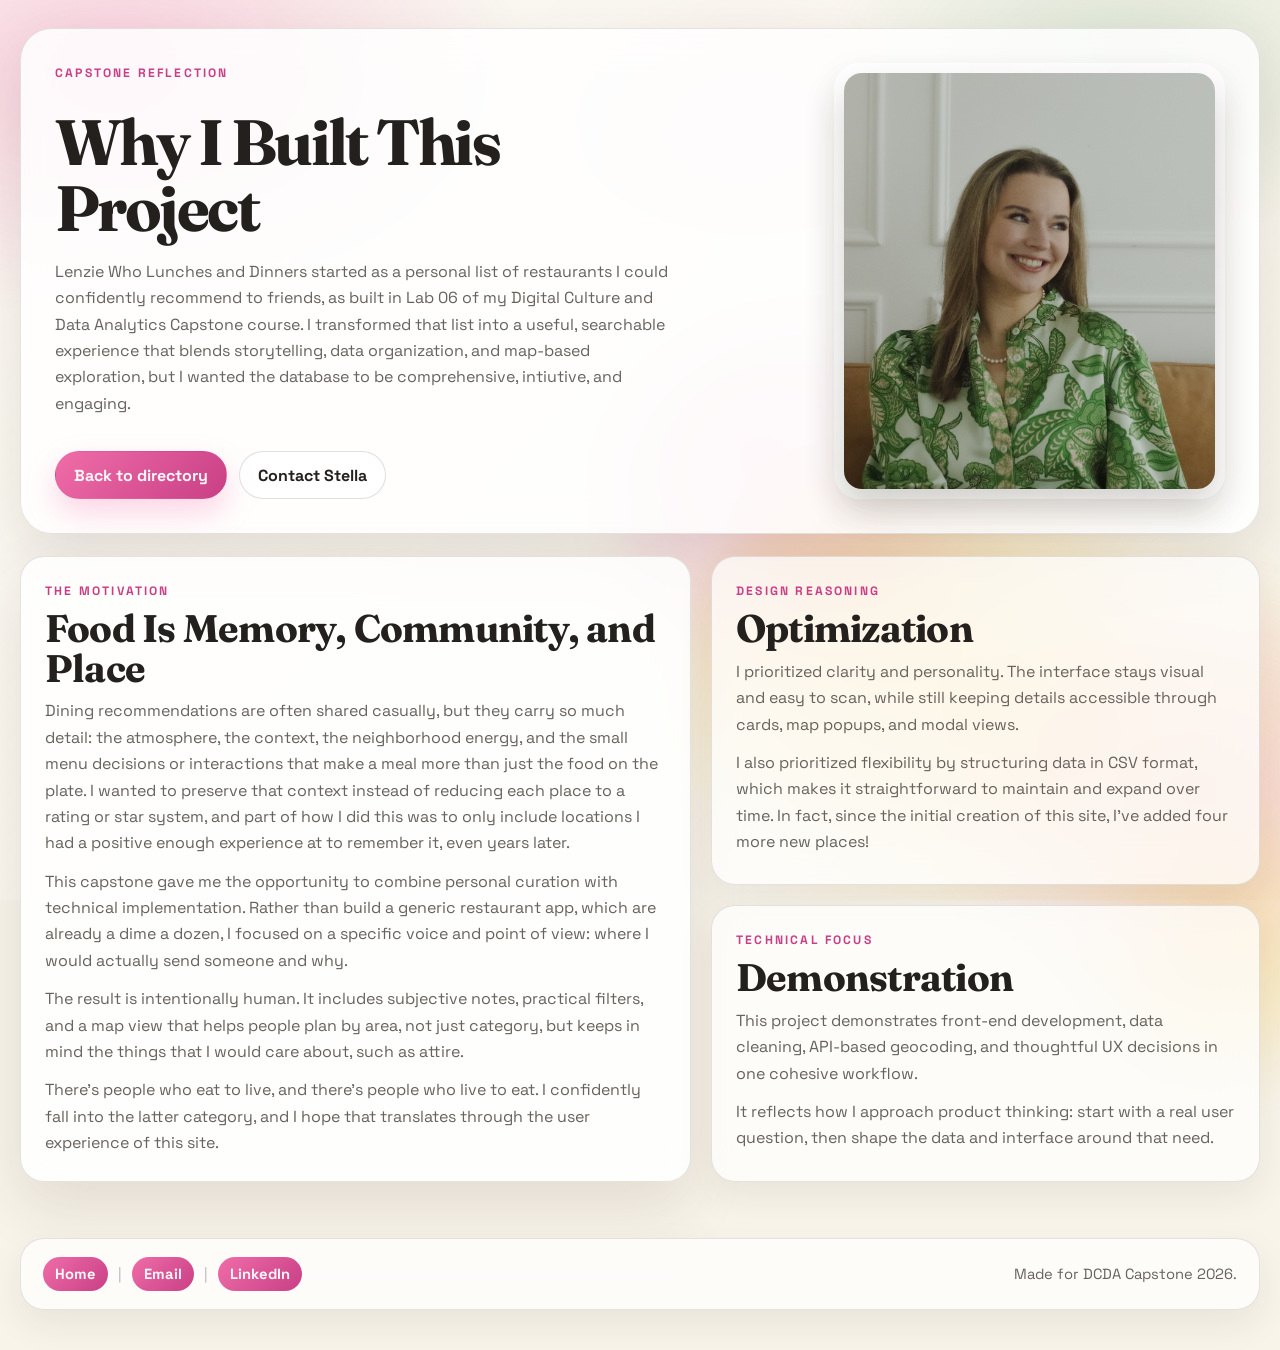
==== capstone-story.html @ 12d2c8ec "add the explanation page" ====
<!DOCTYPE html>
<html lang="en">
<head>
    <meta charset="UTF-8">
    <meta name="viewport" content="width=device-width, initial-scale=1.0">
    <title>An Explanation | Lenzie Who Lunches and Dinners</title>
    <meta name="description" content="The story, motivation, and design reasoning behind the Lenzie Who Lunches and Dinners capstone project.">
    <link rel="preconnect" href="https://fonts.googleapis.com">
    <link rel="preconnect" href="https://fonts.gstatic.com" crossorigin>
    <link href="https://fonts.googleapis.com/css2?family=Fraunces:opsz,wght@9..144,600;9..144,700&family=Space+Grotesk:wght@400;500;700&display=swap" rel="stylesheet">
    <link rel="stylesheet" href="css/styles.css">
    <style>
        .story-layout {
            display: grid;
            gap: 20px;
            margin-top: 22px;
        }

        .story-panel {
            border-radius: var(--radius-lg);
            padding: 24px;
        }

        .story-panel .eyebrow,
        .hero__content .eyebrow {
            display: block;
            margin-bottom: 8px;
        }

        .story-panel h2 {
            margin-bottom: 10px;
        }

        .story-panel p + p {
            margin-top: 12px;
        }

        .story-actions {
            display: flex;
            flex-wrap: wrap;
            gap: 12px;
            margin-top: 16px;
        }

        @media (min-width: 900px) {
            .story-layout {
                grid-template-columns: 1.1fr 0.9fr;
            }

            .story-layout .story-panel:first-child {
                grid-row: span 2;
            }
        }
    </style>
</head>
<body>
    <div class="page-background" aria-hidden="true"></div>

    <main class="app-shell">
        <section class="hero panel">
            <div class="hero__content">
                <p class="eyebrow">Capstone reflection</p>
                <h1>Why I Built This Project</h1>
                <p class="hero__lede">Lenzie Who Lunches and Dinners started as a personal list of restaurants I could confidently recommend to friends, as built in Lab 06 of my Digital Culture and Data Analytics Capstone course. I transformed that list into a useful, searchable experience that blends storytelling, data organization, and map-based exploration, but I wanted the database to be comprehensive, intiutive, and engaging.</p>
                <div class="story-actions">
                    <a class="button button--primary" href="index.html">Back to directory</a>
                    <a class="button button--ghost" href="mailto:stella.lenzie@gmail.com">Contact Stella</a>
                </div>
            </div>
            <figure class="hero__portrait panel--soft">
                <img src="images/stellasideways.jpg" alt="Stella Lenzie portrait" class="hero__portrait-image">
            </figure>
        </section>

        <section class="story-layout" aria-label="Capstone story sections">
            <article class="panel story-panel">
                <p class="eyebrow">The motivation</p>
                <h2>Food Is Memory, Community, and Place</h2>
                <p>Dining recommendations are often shared casually, but they carry so much detail: the atmosphere, the context, the neighborhood energy, and the small menu decisions or interactions that make a meal more than just the food on the plate. I wanted to preserve that context instead of reducing each place to a rating or star system, and part of how I did this was to only include locations I had a positive enough experience at to remember it, even years later.</p>
                <p>This capstone gave me the opportunity to combine personal curation with technical implementation. Rather than build a generic restaurant app, which are already a dime a dozen, I focused on a specific voice and point of view: where I would actually send someone and why.</p>
                <p>The result is intentionally human. It includes subjective notes, practical filters, and a map view that helps people plan by area, not just category, but keeps in mind the things that I would care about, such as attire.</p>
                <p>There's people who eat to live, and there's people who live to eat. I confidently fall into the latter category, and I hope that translates through the user experience of this site.</p>
            </article>

            <article class="panel panel--soft story-panel">
                <p class="eyebrow">Design reasoning</p>
                <h2>Optimization</h2>
                <p>I prioritized clarity and personality. The interface stays visual and easy to scan, while still keeping details accessible through cards, map popups, and modal views.</p>
                <p>I also prioritized flexibility by structuring data in CSV format, which makes it straightforward to maintain and expand over time. In fact, since the initial creation of this site, I've added four more new places!</p>
            </article>

            <article class="panel panel--soft story-panel">
                <p class="eyebrow">Technical focus</p>
                <h2>Demonstration</h2>
                <p>This project demonstrates front-end development, data cleaning, API-based geocoding, and thoughtful UX decisions in one cohesive workflow.</p>
                <p>It reflects how I approach product thinking: start with a real user question, then shape the data and interface around that need.</p>
            </article>
        </section>
    </main>

    <footer class="site-footer" aria-label="Site footer">
        <div class="site-footer__inner panel panel--soft">
            <p class="site-footer__contact">
                <a href="index.html">Home</a>
                <span class="site-footer__divider" aria-hidden="true">|</span>
                <a href="mailto:stella.lenzie@gmail.com">Email</a>
                <span class="site-footer__divider" aria-hidden="true">|</span>
                <a href="https://www.linkedin.com/in/stella-lenzie" target="_blank" rel="noopener noreferrer">LinkedIn</a>
            </p>
            <p class="site-footer__copyright">Made for DCDA Capstone 2026.</p>
        </div>
    </footer>
</body>
</html>
---- css/styles.css ----
* {
	box-sizing: border-box;
}

:root {
	--bg: #f8f4ea;
	--bg-soft: rgba(255, 255, 255, 0.72);
	--panel: rgba(255, 255, 255, 0.84);
	--panel-strong: rgba(255, 255, 255, 0.96);
	--ink: #23201d;
	--muted: #67625d;
	--line: rgba(35, 32, 29, 0.12);
	--pink: #ef6da8;
	--pink-deep: #c93f86;
	--green: #5f9d67;
	--green-deep: #3f7947;
	--yellow: #f4c64d;
	--yellow-deep: #dbab24;
	--shadow: 0 24px 60px rgba(64, 42, 24, 0.12);
	--shadow-soft: 0 14px 36px rgba(64, 42, 24, 0.08);
	--radius-xl: 32px;
	--radius-lg: 24px;
	--radius-md: 18px;
}

html {
	scroll-behavior: smooth;
}

body {
	margin: 0;
	min-height: 100vh;
	color: var(--ink);
	font-family: 'Space Grotesk', sans-serif;
	background: var(--bg);
	overflow-x: hidden;
}

body.modal-open {
	overflow: hidden;
}

body::before {
	content: '';
	position: fixed;
	inset: 0;
	pointer-events: none;
	background:
		radial-gradient(46% 40% at 9% 8%, rgba(239, 109, 168, 0.3), transparent 70%),
		radial-gradient(32% 28% at 88% 7%, rgba(95, 157, 103, 0.2), transparent 74%),
		radial-gradient(44% 36% at 82% 82%, rgba(244, 198, 77, 0.3), transparent 72%),
		radial-gradient(22% 20% at 58% 14%, rgba(239, 109, 168, 0.11), transparent 76%),
		linear-gradient(135deg, rgba(255, 255, 255, 0.45), rgba(255, 255, 255, 0));
	z-index: -2;
}

.page-background {
	position: fixed;
	inset: auto -9% -14% auto;
	width: min(56vw, 720px);
	height: min(50vw, 620px);
	border-radius: 60% 40% 56% 44% / 44% 56% 42% 58%;
	background:
		radial-gradient(55% 52% at 26% 30%, rgba(244, 198, 77, 0.34), rgba(244, 198, 77, 0.08) 62%, transparent 76%),
		radial-gradient(48% 42% at 74% 62%, rgba(239, 109, 168, 0.2), rgba(239, 109, 168, 0.04) 70%, transparent 82%);
	filter: blur(20px);
	animation: blob-drift 14s ease-in-out infinite alternate;
	pointer-events: none;
	z-index: -1;
}

.page-background::before,
.page-background::after {
	content: '';
	position: absolute;
	border-radius: 52% 48% 58% 42% / 46% 54% 44% 56%;
	pointer-events: none;
}

.page-background::before {
	width: 56%;
	height: 56%;
	top: -12%;
	left: -8%;
	background: radial-gradient(circle at 35% 35%, rgba(239, 109, 168, 0.28), rgba(239, 109, 168, 0.04) 68%, transparent 80%);
	filter: blur(18px);
	animation: blob-sway 10s ease-in-out infinite;
}

.page-background::after {
	width: 46%;
	height: 46%;
	right: 4%;
	bottom: -10%;
	background: radial-gradient(circle at 60% 50%, rgba(244, 198, 77, 0.34), rgba(244, 198, 77, 0.04) 66%, transparent 80%);
	filter: blur(16px);
	animation: blob-sway 12s ease-in-out infinite reverse;
}

@keyframes blob-drift {
	0% {
		transform: translate3d(0, 0, 0) rotate(0deg) scale(1);
	}
	100% {
		transform: translate3d(-10px, -8px, 0) rotate(-4deg) scale(1.05);
	}
}

@keyframes blob-sway {
	0%,
	100% {
		transform: translate3d(0, 0, 0) rotate(0deg);
	}
	50% {
		transform: translate3d(6px, -8px, 0) rotate(6deg);
	}
}

@media (prefers-reduced-motion: reduce) {
	.page-background,
	.page-background::before,
	.page-background::after {
		animation: none;
	}
}

.app-shell {
	width: min(1240px, calc(100% - 32px));
	margin: 0 auto;
	padding: 28px 0 56px;
}

.panel {
	border: 1px solid var(--line);
	background: var(--panel);
	box-shadow: var(--shadow);
	backdrop-filter: blur(18px);
}

.panel--soft {
	background: var(--bg-soft);
	box-shadow: var(--shadow-soft);
}

.hero {
	display: grid;
	grid-template-columns: minmax(0, 1.45fr) minmax(280px, 0.75fr);
	gap: 24px;
	align-items: stretch;
	padding: 34px;
	border-radius: var(--radius-xl);
}

.hero__content {
	display: grid;
	gap: 18px;
	align-content: start;
}

.hero__portrait {
	margin: 0;
	padding: 10px;
	border-radius: calc(var(--radius-xl) - 6px);
	background:
		linear-gradient(180deg, rgba(255, 255, 255, 0.92), rgba(255, 255, 255, 0.74)),
		radial-gradient(circle at top right, rgba(239, 109, 168, 0.2), transparent 50%),
		radial-gradient(circle at bottom left, rgba(95, 157, 103, 0.18), transparent 55%);
	min-height: 100%;
	display: flex;
	align-items: stretch;
}

.hero__portrait-image {
	width: 100%;
	height: 100%;
	min-height: 280px;
	border-radius: calc(var(--radius-xl) - 14px);
	object-fit: cover;
	object-position: center top;
	box-shadow: 0 18px 36px rgba(43, 31, 21, 0.2);
	display: block;
}

.eyebrow {
	margin: 0;
	text-transform: uppercase;
	letter-spacing: 0.18em;
	font-size: 0.76rem;
	font-weight: 700;
	color: var(--pink-deep);
}

h1,
h2,
h3 {
	margin: 0;
	font-family: 'Fraunces', serif;
	font-weight: 700;
	line-height: 1.03;
}

h1 {
	font-size: clamp(2.5rem, 5vw, 5.2rem);
	letter-spacing: -0.04em;
	max-width: 12ch;
}

h2 {
	font-size: clamp(1.6rem, 3vw, 2.6rem);
	letter-spacing: -0.02em;
}

h3 {
	font-size: 1.5rem;
}

p {
	margin: 0;
	color: var(--muted);
	line-height: 1.65;
}

.hero__lede,
.section-copy {
	max-width: 62ch;
}

.hero__actions {
	display: flex;
	flex-wrap: wrap;
	gap: 12px;
	margin-top: 8px;
}

.button {
	display: inline-flex;
	align-items: center;
	justify-content: center;
	min-height: 48px;
	padding: 0 18px;
	border-radius: 999px;
	border: 1px solid transparent;
	font: inherit;
	font-weight: 700;
	text-decoration: none;
	transition: transform 180ms ease, box-shadow 180ms ease, background-color 180ms ease, border-color 180ms ease;
}

.button:hover {
	transform: translateY(-1px);
}

.button--primary {
	color: #fff8f9;
	background: linear-gradient(135deg, var(--pink), var(--pink-deep));
	box-shadow: 0 14px 30px rgba(239, 109, 168, 0.28);
}

.button--secondary {
	color: var(--ink);
	background: linear-gradient(135deg, rgba(95, 157, 103, 0.18), rgba(244, 198, 77, 0.2));
	border-color: rgba(63, 121, 71, 0.18);
}

.button--ghost {
	color: var(--ink);
	background: rgba(255, 255, 255, 0.72);
	border-color: rgba(35, 32, 29, 0.14);
}

.button--disabled {
	pointer-events: none;
	opacity: 0.55;
}

.hero__stats {
	display: grid;
	gap: 16px;
	align-content: center;
	padding: 28px;
	border-radius: calc(var(--radius-xl) - 8px);
	background:
		linear-gradient(180deg, rgba(255, 255, 255, 0.9), rgba(255, 255, 255, 0.74)),
		radial-gradient(circle at top right, rgba(244, 198, 77, 0.22), transparent 45%),
		radial-gradient(circle at bottom left, rgba(95, 157, 103, 0.18), transparent 50%);
}

.hero__stats strong {
	display: block;
	margin-top: 6px;
	font-family: 'Fraunces', serif;
	font-size: clamp(2rem, 4vw, 3.5rem);
	line-height: 1;
}

.stat__label {
	display: block;
	text-transform: uppercase;
	letter-spacing: 0.14em;
	font-size: 0.7rem;
	font-weight: 700;
	color: var(--green-deep);
}

.filters,
.map-panel {
	margin-top: 22px;
	padding: 26px;
	border-radius: var(--radius-lg);
}

.section-heading {
	display: flex;
	justify-content: space-between;
	gap: 20px;
	align-items: end;
	margin-bottom: 18px;
}

.section-heading > div {
	display: grid;
	gap: 8px;
}

.filter-grid {
	display: grid;
	grid-template-columns: repeat(4, minmax(0, 1fr));
	gap: 16px;
}

.field {
	display: grid;
	gap: 8px;
}

.field span {
	font-size: 0.82rem;
	font-weight: 700;
	letter-spacing: 0.08em;
	text-transform: uppercase;
	color: var(--pink-deep);
}

.field select {
	width: 100%;
	min-height: 52px;
	padding: 0 16px;
	border-radius: 16px;
	border: 1px solid rgba(35, 32, 29, 0.12);
	background: rgba(255, 255, 255, 0.9);
	color: var(--ink);
	font: inherit;
	appearance: none;
	box-shadow: inset 0 1px 0 rgba(255, 255, 255, 0.65);
}

.field select option:disabled {
	color: rgba(103, 98, 93, 0.65);
}

.field select:focus,
.button:focus-visible {
	outline: 3px solid rgba(239, 109, 168, 0.35);
	outline-offset: 2px;
}

.field--actions {
	align-content: end;
}

.map-frame {
	height: min(72vh, 720px);
	border-radius: 24px;
	overflow: hidden;
	border: 1px solid rgba(35, 32, 29, 0.12);
	background: linear-gradient(135deg, rgba(239, 109, 168, 0.08), rgba(95, 157, 103, 0.08), rgba(244, 198, 77, 0.08));
}

.map-frame iframe {
	display: block;
	width: 100%;
	height: 100%;
	border: 0;
}

#restaurant-map {
	width: 100%;
	height: 100%;
	min-height: 420px;
}

.map-popup .leaflet-popup-content-wrapper {
	border-radius: 16px;
	padding: 0;
	background: rgba(255, 255, 255, 0.97);
	box-shadow: 0 16px 34px rgba(35, 32, 29, 0.2);
}

.map-popup .leaflet-popup-content {
	margin: 0;
	width: 290px !important;
}

.map-popup .leaflet-popup-close-button {
	display: inline-flex;
	align-items: center;
	justify-content: center;
	width: 28px;
	height: 28px;
	top: 8px;
	right: 8px;
	padding: 0;
	border-radius: 999px;
	background: rgba(255, 255, 255, 0.96);
	color: var(--ink);
	font-size: 20px;
	line-height: 1;
	box-shadow: 0 6px 14px rgba(35, 32, 29, 0.16);
	opacity: 1 !important;
	visibility: visible;
}

.map-popup .leaflet-popup-close-button:hover,
.map-popup .leaflet-popup-close-button:focus-visible {
	background: #fff;
	color: var(--pink-deep);
}

.map-popup-card {
	display: grid;
	gap: 0;
}

.map-popup__image {
	width: 100%;
	height: 150px;
	object-fit: cover;
	display: block;
}

.map-popup-card__body {
	display: grid;
	gap: 8px;
	padding: 12px;
}

.map-popup-card__location {
	font-size: 0.78rem;
	font-weight: 700;
	letter-spacing: 0.08em;
	text-transform: uppercase;
	color: var(--green-deep);
}

.map-popup-card__title {
	font-family: 'Fraunces', serif;
	font-size: 1.22rem;
	line-height: 1.15;
	color: var(--ink);
}

.map-popup-card__meta,
.map-popup-card__address,
.map-popup-card__description {
	font-size: 0.86rem;
	line-height: 1.45;
	color: var(--muted);
}

.map-popup-card__description {
	max-height: 5.6em;
	overflow: auto;
}

.map-popup__button {
	display: inline-flex;
	align-items: center;
	justify-content: center;
	min-height: 36px;
	padding: 0 12px;
	border-radius: 999px;
	background: linear-gradient(135deg, var(--pink), var(--pink-deep));
	color: #fff8f9;
	font-size: 0.82rem;
	font-weight: 700;
	text-decoration: none;
	margin-top: 4px;
}

.map-popup-card .map-popup__button,
.map-popup-card .map-popup__button:visited {
	color: #fff8f9;
}

.map-popup__button--disabled {
	background: rgba(103, 98, 93, 0.2);
	color: rgba(35, 32, 29, 0.55);
}

.gallery-panel {
	margin-top: 22px;
}

.restaurant-grid {
	display: grid;
	grid-template-columns: repeat(3, minmax(0, 1fr));
	gap: 20px;
}

.restaurant-card {
	display: grid;
	grid-template-rows: auto 1fr;
	overflow: hidden;
	border-radius: var(--radius-lg);
	will-change: transform, box-shadow;
	transition:
		transform 340ms cubic-bezier(0.22, 1, 0.36, 1),
		box-shadow 380ms cubic-bezier(0.22, 1, 0.36, 1);
	cursor: pointer;
}

.restaurant-card:hover,
.restaurant-card:focus-visible {
	transform: translateY(-4px);
	box-shadow:
		0 18px 34px rgba(35, 32, 29, 0.16),
		0 6px 14px rgba(35, 32, 29, 0.09);
}

.restaurant-card__image-wrap {
	aspect-ratio: 16 / 10;
	background: linear-gradient(135deg, rgba(239, 109, 168, 0.16), rgba(95, 157, 103, 0.16), rgba(244, 198, 77, 0.18));
}

.restaurant-card__image {
	width: 100%;
	height: 100%;
	object-fit: cover;
	display: block;
}

.restaurant-card__body {
	display: grid;
	gap: 12px;
	padding: 18px;
}

.restaurant-card__topline {
	display: flex;
	justify-content: space-between;
	gap: 12px;
	align-items: start;
}

.restaurant-card__location {
	font-size: 0.9rem;
	color: var(--green-deep);
	font-weight: 700;
}

.pill {
	display: inline-flex;
	align-items: center;
	justify-content: center;
	min-height: 30px;
	padding: 0 12px;
	border-radius: 999px;
	background: rgba(244, 198, 77, 0.28);
	color: #674f00;
	font-size: 0.8rem;
	font-weight: 700;
	white-space: nowrap;
}

.restaurant-card__title {
	font-size: 1.6rem;
}

.restaurant-card__meta {
	font-size: 0.93rem;
}

.restaurant-card__description {
	display: -webkit-box;
	line-clamp: 5;
	-webkit-line-clamp: 5;
	-webkit-box-orient: vertical;
	overflow: hidden;
}

.restaurant-card__footer {
	display: flex;
	align-items: end;
	margin-top: auto;
	padding-top: 4px;
}

.restaurant-card__link {
	box-shadow: none;
}

.restaurant-modal {
	position: fixed;
	inset: 0;
	z-index: 1400;
	display: none;
	align-items: center;
	justify-content: center;
	padding: 24px;
}

.restaurant-modal[aria-hidden='false'] {
	display: flex;
}

.restaurant-modal__backdrop {
	position: absolute;
	inset: 0;
	background: rgba(20, 16, 12, 0.48);
	backdrop-filter: blur(2px);
}

.restaurant-modal__dialog {
	position: relative;
	width: min(720px, calc(100vw - 28px));
	max-height: min(88vh, 860px);
	overflow: auto;
	border-radius: 26px;
	background: rgba(255, 255, 255, 0.97);
	z-index: 1;
}

.restaurant-modal__close {
	position: absolute;
	top: 12px;
	right: 12px;
	width: 40px;
	height: 40px;
	border-radius: 50%;
	border: 0;
	font-size: 1.7rem;
	line-height: 1;
	cursor: pointer;
	color: var(--ink);
	background: rgba(255, 255, 255, 0.84);
	box-shadow: 0 8px 16px rgba(35, 32, 29, 0.2);
}

.restaurant-modal__close:hover {
	background: #fff;
}

.restaurant-modal__content {
	display: grid;
	gap: 0;
}

.restaurant-modal__image {
	width: 100%;
	height: min(42vh, 340px);
	object-fit: cover;
	display: block;
	border-radius: 26px 26px 0 0;
}

.restaurant-modal__body {
	display: grid;
	gap: 10px;
	padding: 20px;
}

.restaurant-modal__meta,
.restaurant-modal__address,
.restaurant-modal__description {
	font-size: 0.98rem;
	line-height: 1.6;
}

.restaurant-modal__actions {
	margin-top: 4px;
	display: flex;
	gap: 10px;
	flex-wrap: wrap;
}

.empty-state {
	grid-column: 1 / -1;
	padding: 28px;
	border-radius: var(--radius-lg);
	text-align: center;
}

.empty-state p {
	margin-top: 8px;
}

code {
	padding: 0.15em 0.35em;
	border-radius: 0.35em;
	background: rgba(35, 32, 29, 0.08);
	font-family: inherit;
}

.site-footer {
	width: min(1240px, calc(100% - 32px));
	margin: 0 auto 40px;
}

.site-footer__inner {
	display: flex;
	justify-content: space-between;
	align-items: center;
	gap: 16px;
	padding: 18px 22px;
	border-radius: var(--radius-lg);
}

.site-footer__contact,
.site-footer__copyright {
	font-size: 0.92rem;
	line-height: 1.5;
	color: var(--muted);
}

.site-footer__contact {
	display: flex;
	align-items: center;
	gap: 10px;
	flex-wrap: wrap;
}

.site-footer__contact a {
	display: inline-flex;
	align-items: center;
	justify-content: center;
	min-height: 34px;
	padding: 0 12px;
	border-radius: 999px;
	color: #fff8f9;
	background: linear-gradient(135deg, var(--pink), var(--pink-deep));
	font-weight: 700;
	text-decoration: none;
	text-decoration-thickness: 1px;
	text-underline-offset: 2px;
	transition: transform 180ms ease, box-shadow 180ms ease, background-color 180ms ease, border-color 180ms ease;
}

.site-footer__contact a:hover,
.site-footer__contact a:focus-visible {
	color: #fff8f9;
	transform: translateY(-1px);
}

.site-footer__divider {
	color: rgba(35, 32, 29, 0.3);
}

.back-to-top {
	position: fixed;
	right: 20px;
	bottom: 20px;
	z-index: 1200;
	display: inline-flex;
	align-items: center;
	justify-content: center;
	min-height: 44px;
	padding: 0 14px;
	border-radius: 999px;
	border: 1px solid rgba(201, 63, 134, 0.25);
	background: linear-gradient(135deg, var(--pink), var(--pink-deep));
	color: #fff8f9;
	font: inherit;
	font-weight: 700;
	cursor: pointer;
	opacity: 0;
	pointer-events: none;
	transform: translateY(12px);
	transition: opacity 200ms ease, transform 200ms ease;
}

.back-to-top.is-visible {
	opacity: 1;
	pointer-events: auto;
	transform: translateY(0);
}

.back-to-top:hover {
	transform: translateY(-1px);
}

.back-to-top:focus-visible {
	outline: 3px solid rgba(239, 109, 168, 0.35);
	outline-offset: 2px;
}

@media (max-width: 1080px) {
	.hero,
	.section-heading {
		grid-template-columns: 1fr;
		align-items: start;
	}

	.hero__portrait {
		max-width: 520px;
	}

	.section-heading {
		display: flex;
		flex-direction: column;
		align-items: flex-start;
	}

	.filter-grid,
	.restaurant-grid {
		grid-template-columns: repeat(2, minmax(0, 1fr));
	}

	.site-footer__inner {
		flex-direction: column;
		align-items: flex-start;
	}
}

@media (max-width: 720px) {
	.app-shell {
		width: min(100% - 20px, 1240px);
		padding-top: 14px;
		padding-bottom: 24px;
	}

	.hero,
	.filters,
	.map-panel {
		padding: 20px;
		border-radius: 24px;
	}

	.hero__portrait-image {
		min-height: 220px;
	}

	.filter-grid,
	.restaurant-grid {
		grid-template-columns: 1fr;
	}

	.map-frame {
		height: 62vh;
	}

	.page-background {
		inset: auto -18% -24% auto;
		width: 88vw;
		height: 76vw;
	}

	.hero__actions {
		flex-direction: column;
	}

	.restaurant-modal {
		padding: 12px;
	}

	.restaurant-modal__image {
		height: min(32vh, 260px);
	}

	.site-footer {
		width: min(100% - 20px, 1240px);
		margin-bottom: 24px;
	}

	.back-to-top {
		right: 12px;
		bottom: 12px;
	}

	.button {
		width: 100%;
	}
}
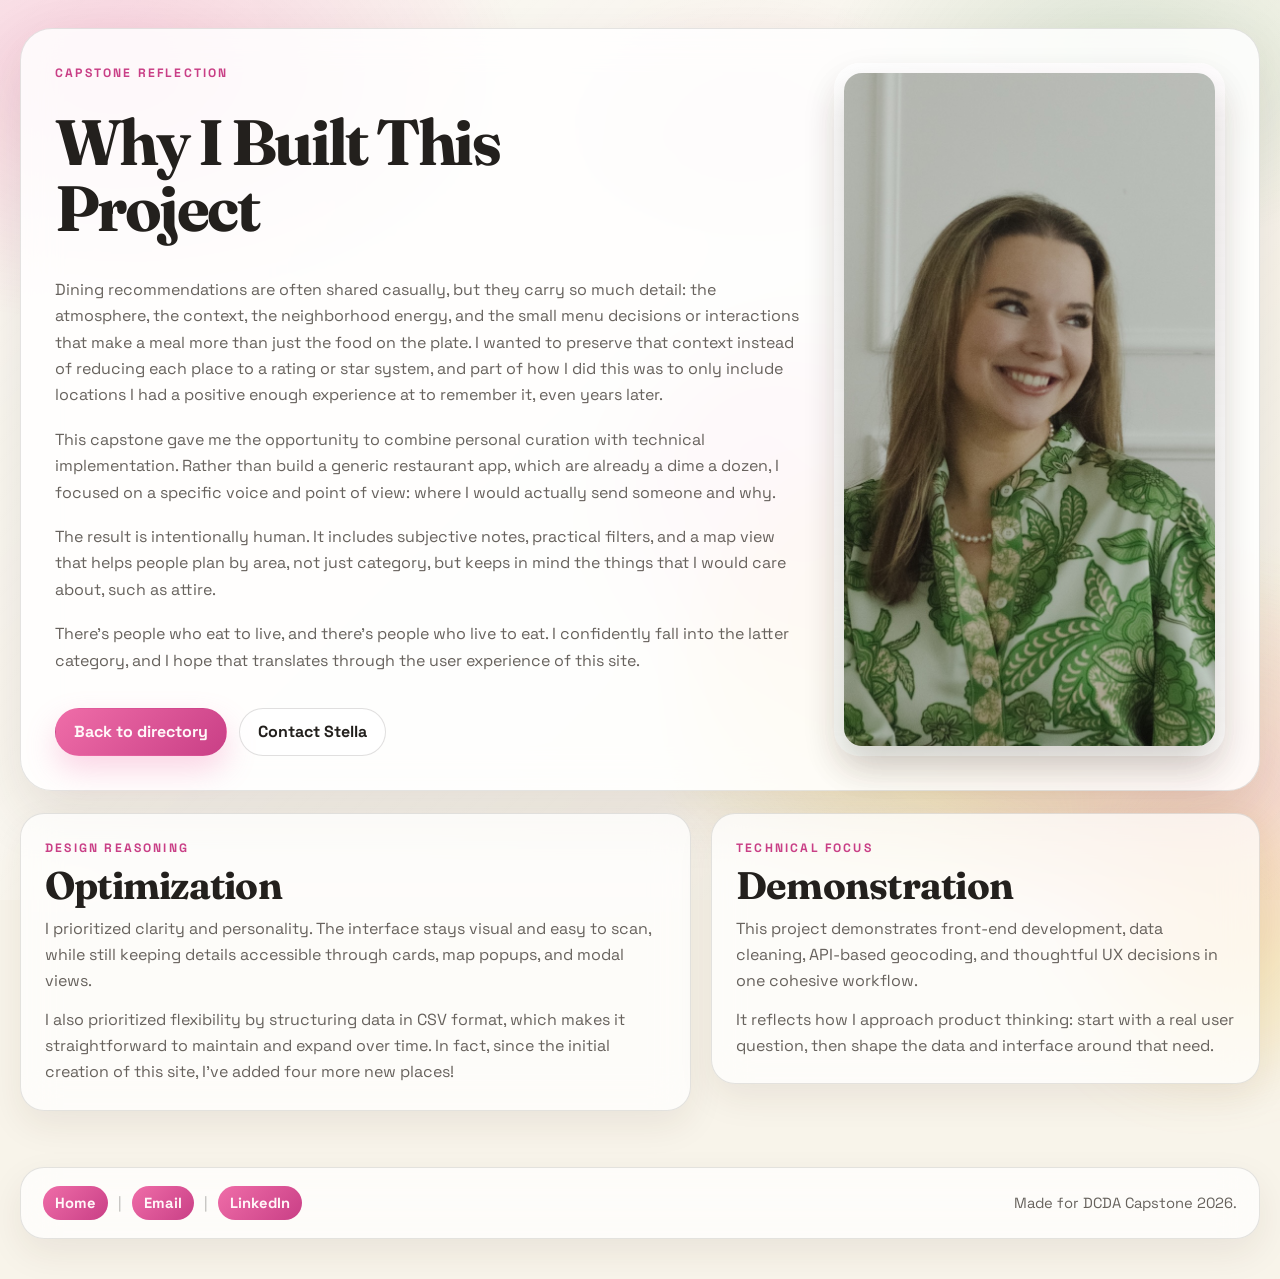
==== commit 4d3ae860: "moving some stuff but i don't like it" ====
--- a/capstone-story.html
+++ b/capstone-story.html
@@ -61,7 +61,10 @@
             <div class="hero__content">
                 <p class="eyebrow">Capstone reflection</p>
                 <h1>Why I Built This Project</h1>
-                <p class="hero__lede">Lenzie Who Lunches and Dinners started as a personal list of restaurants I could confidently recommend to friends, as built in Lab 06 of my Digital Culture and Data Analytics Capstone course. I transformed that list into a useful, searchable experience that blends storytelling, data organization, and map-based exploration, but I wanted the database to be comprehensive, intiutive, and engaging.</p>
+                <p class="hero__lede"> <p>Dining recommendations are often shared casually, but they carry so much detail: the atmosphere, the context, the neighborhood energy, and the small menu decisions or interactions that make a meal more than just the food on the plate. I wanted to preserve that context instead of reducing each place to a rating or star system, and part of how I did this was to only include locations I had a positive enough experience at to remember it, even years later.</p>
+                <p>This capstone gave me the opportunity to combine personal curation with technical implementation. Rather than build a generic restaurant app, which are already a dime a dozen, I focused on a specific voice and point of view: where I would actually send someone and why.</p>
+                <p>The result is intentionally human. It includes subjective notes, practical filters, and a map view that helps people plan by area, not just category, but keeps in mind the things that I would care about, such as attire.</p>
+                <p>There's people who eat to live, and there's people who live to eat. I confidently fall into the latter category, and I hope that translates through the user experience of this site.</p>
                 <div class="story-actions">
                     <a class="button button--primary" href="index.html">Back to directory</a>
                     <a class="button button--ghost" href="mailto:stella.lenzie@gmail.com">Contact Stella</a>
@@ -73,14 +76,6 @@
         </section>
 
         <section class="story-layout" aria-label="Capstone story sections">
-            <article class="panel story-panel">
-                <p class="eyebrow">The motivation</p>
-                <h2>Food Is Memory, Community, and Place</h2>
-                <p>Dining recommendations are often shared casually, but they carry so much detail: the atmosphere, the context, the neighborhood energy, and the small menu decisions or interactions that make a meal more than just the food on the plate. I wanted to preserve that context instead of reducing each place to a rating or star system, and part of how I did this was to only include locations I had a positive enough experience at to remember it, even years later.</p>
-                <p>This capstone gave me the opportunity to combine personal curation with technical implementation. Rather than build a generic restaurant app, which are already a dime a dozen, I focused on a specific voice and point of view: where I would actually send someone and why.</p>
-                <p>The result is intentionally human. It includes subjective notes, practical filters, and a map view that helps people plan by area, not just category, but keeps in mind the things that I would care about, such as attire.</p>
-                <p>There's people who eat to live, and there's people who live to eat. I confidently fall into the latter category, and I hope that translates through the user experience of this site.</p>
-            </article>
 
             <article class="panel panel--soft story-panel">
                 <p class="eyebrow">Design reasoning</p>
--- a/css/styles.css
+++ b/css/styles.css
@@ -309,6 +309,23 @@
 	border-radius: var(--radius-lg);
 }
 
+.landing-story {
+	margin-top: 22px;
+	padding: 26px;
+	border-radius: var(--radius-lg);
+}
+
+.landing-story__body {
+	display: grid;
+	gap: 16px;
+}
+
+.landing-story__actions {
+	display: flex;
+	flex-wrap: wrap;
+	gap: 12px;
+}
+
 .section-heading {
 	display: flex;
 	justify-content: space-between;
@@ -706,6 +723,12 @@
 	margin: 0 auto 40px;
 }
 
+.site-header {
+	width: min(1240px, calc(100% - 32px));
+	margin: 16px auto 0;
+}
+
+.site-header__inner,
 .site-footer__inner {
 	display: flex;
 	justify-content: space-between;
@@ -715,6 +738,8 @@
 	border-radius: var(--radius-lg);
 }
 
+.site-header__contact,
+.site-header__copyright,
 .site-footer__contact,
 .site-footer__copyright {
 	font-size: 0.92rem;
@@ -722,6 +747,7 @@
 	color: var(--muted);
 }
 
+.site-header__contact,
 .site-footer__contact {
 	display: flex;
 	align-items: center;
@@ -729,6 +755,7 @@
 	flex-wrap: wrap;
 }
 
+.site-header__contact a,
 .site-footer__contact a {
 	display: inline-flex;
 	align-items: center;
@@ -745,14 +772,21 @@
 	transition: transform 180ms ease, box-shadow 180ms ease, background-color 180ms ease, border-color 180ms ease;
 }
 
+.site-header__contact a:hover,
+.site-header__contact a:focus-visible,
 .site-footer__contact a:hover,
 .site-footer__contact a:focus-visible {
 	color: #fff8f9;
 	transform: translateY(-1px);
 }
 
+.site-header__divider,
 .site-footer__divider {
 	color: rgba(35, 32, 29, 0.3);
+}
+
+.site-footer__inner {
+	flex-wrap: wrap;
 }
 
 .back-to-top {
@@ -810,6 +844,10 @@
 		align-items: flex-start;
 	}
 
+	.site-header {
+		width: min(100% - 20px, 1240px);
+	}
+
 	.filter-grid,
 	.restaurant-grid {
 		grid-template-columns: repeat(2, minmax(0, 1fr));
@@ -828,6 +866,16 @@
 		padding-bottom: 24px;
 	}
 
+	.site-header {
+		width: min(100% - 20px, 1240px);
+		margin-top: 10px;
+	}
+
+	.site-header__inner,
+	.site-footer__inner {
+		padding: 16px 18px;
+	}
+
 	.hero,
 	.filters,
 	.map-panel {
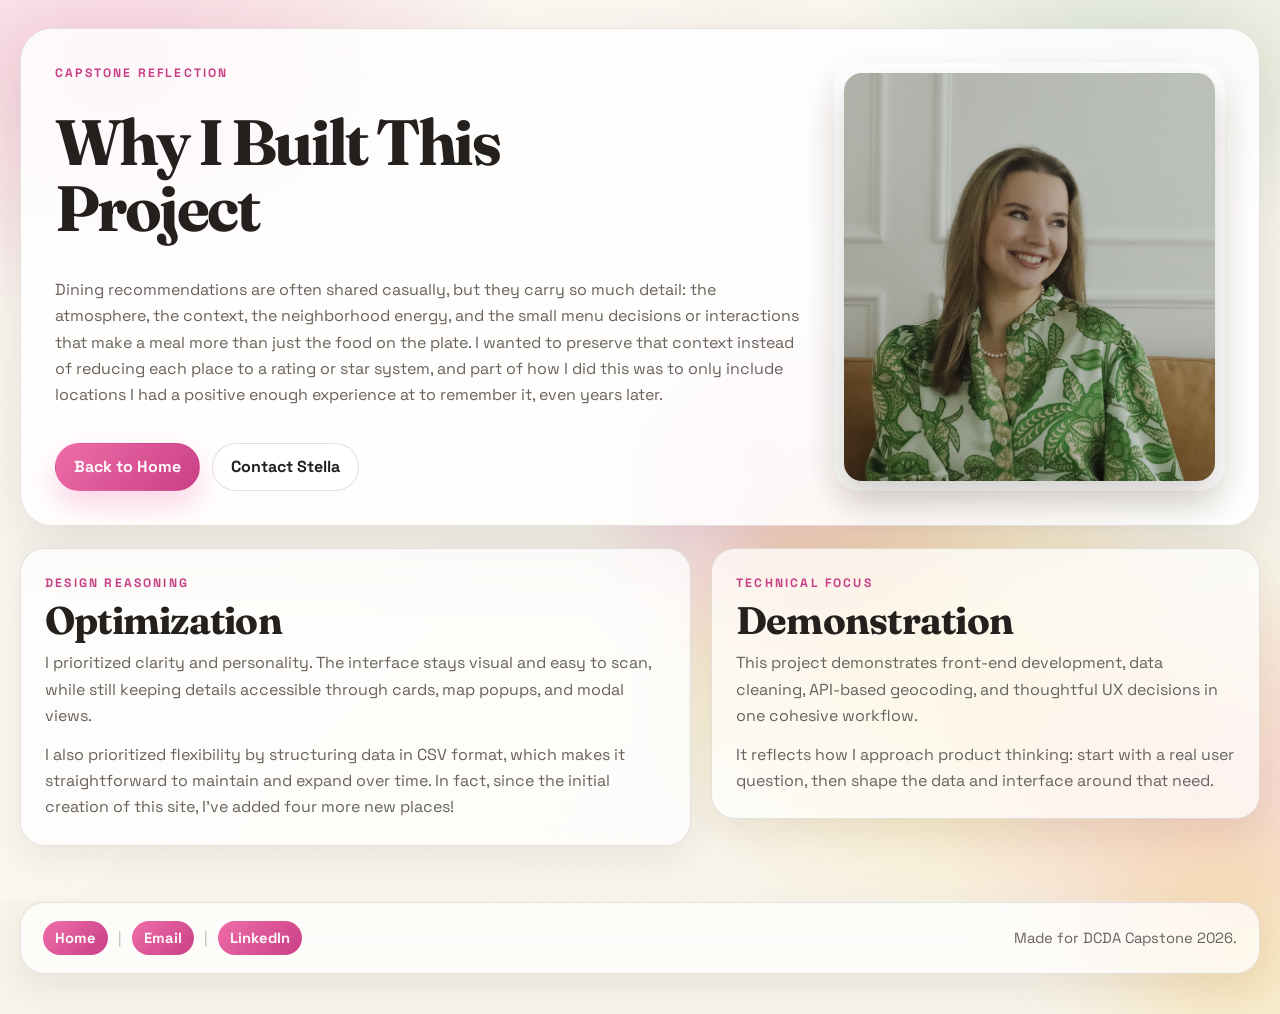
==== commit 61bce3d2: "add the separate full database so the main page is less clunky" ====
--- a/capstone-story.html
+++ b/capstone-story.html
@@ -62,11 +62,8 @@
                 <p class="eyebrow">Capstone reflection</p>
                 <h1>Why I Built This Project</h1>
                 <p class="hero__lede"> <p>Dining recommendations are often shared casually, but they carry so much detail: the atmosphere, the context, the neighborhood energy, and the small menu decisions or interactions that make a meal more than just the food on the plate. I wanted to preserve that context instead of reducing each place to a rating or star system, and part of how I did this was to only include locations I had a positive enough experience at to remember it, even years later.</p>
-                <p>This capstone gave me the opportunity to combine personal curation with technical implementation. Rather than build a generic restaurant app, which are already a dime a dozen, I focused on a specific voice and point of view: where I would actually send someone and why.</p>
-                <p>The result is intentionally human. It includes subjective notes, practical filters, and a map view that helps people plan by area, not just category, but keeps in mind the things that I would care about, such as attire.</p>
-                <p>There's people who eat to live, and there's people who live to eat. I confidently fall into the latter category, and I hope that translates through the user experience of this site.</p>
                 <div class="story-actions">
-                    <a class="button button--primary" href="index.html">Back to directory</a>
+                    <a class="button button--primary" href="index.html">Back to Home</a>
                     <a class="button button--ghost" href="mailto:stella.lenzie@gmail.com">Contact Stella</a>
                 </div>
             </div>
--- a/css/styles.css
+++ b/css/styles.css
@@ -518,6 +518,28 @@
 	margin-top: 22px;
 }
 
+.gallery-panel--compact .section-heading {
+	margin-bottom: 12px;
+}
+
+.gallery-panel--compact .section-copy {
+	max-width: 42ch;
+}
+
+.gallery-panel--compact .section-heading,
+.gallery-panel--compact .restaurant-grid {
+	padding-left: 26px;
+	padding-right: 26px;
+}
+
+.gallery-panel--compact .section-heading {
+	padding-top: 26px;
+}
+
+.gallery-panel--compact .restaurant-grid {
+	padding-bottom: 26px;
+}
+
 .restaurant-grid {
 	display: grid;
 	grid-template-columns: repeat(3, minmax(0, 1fr));
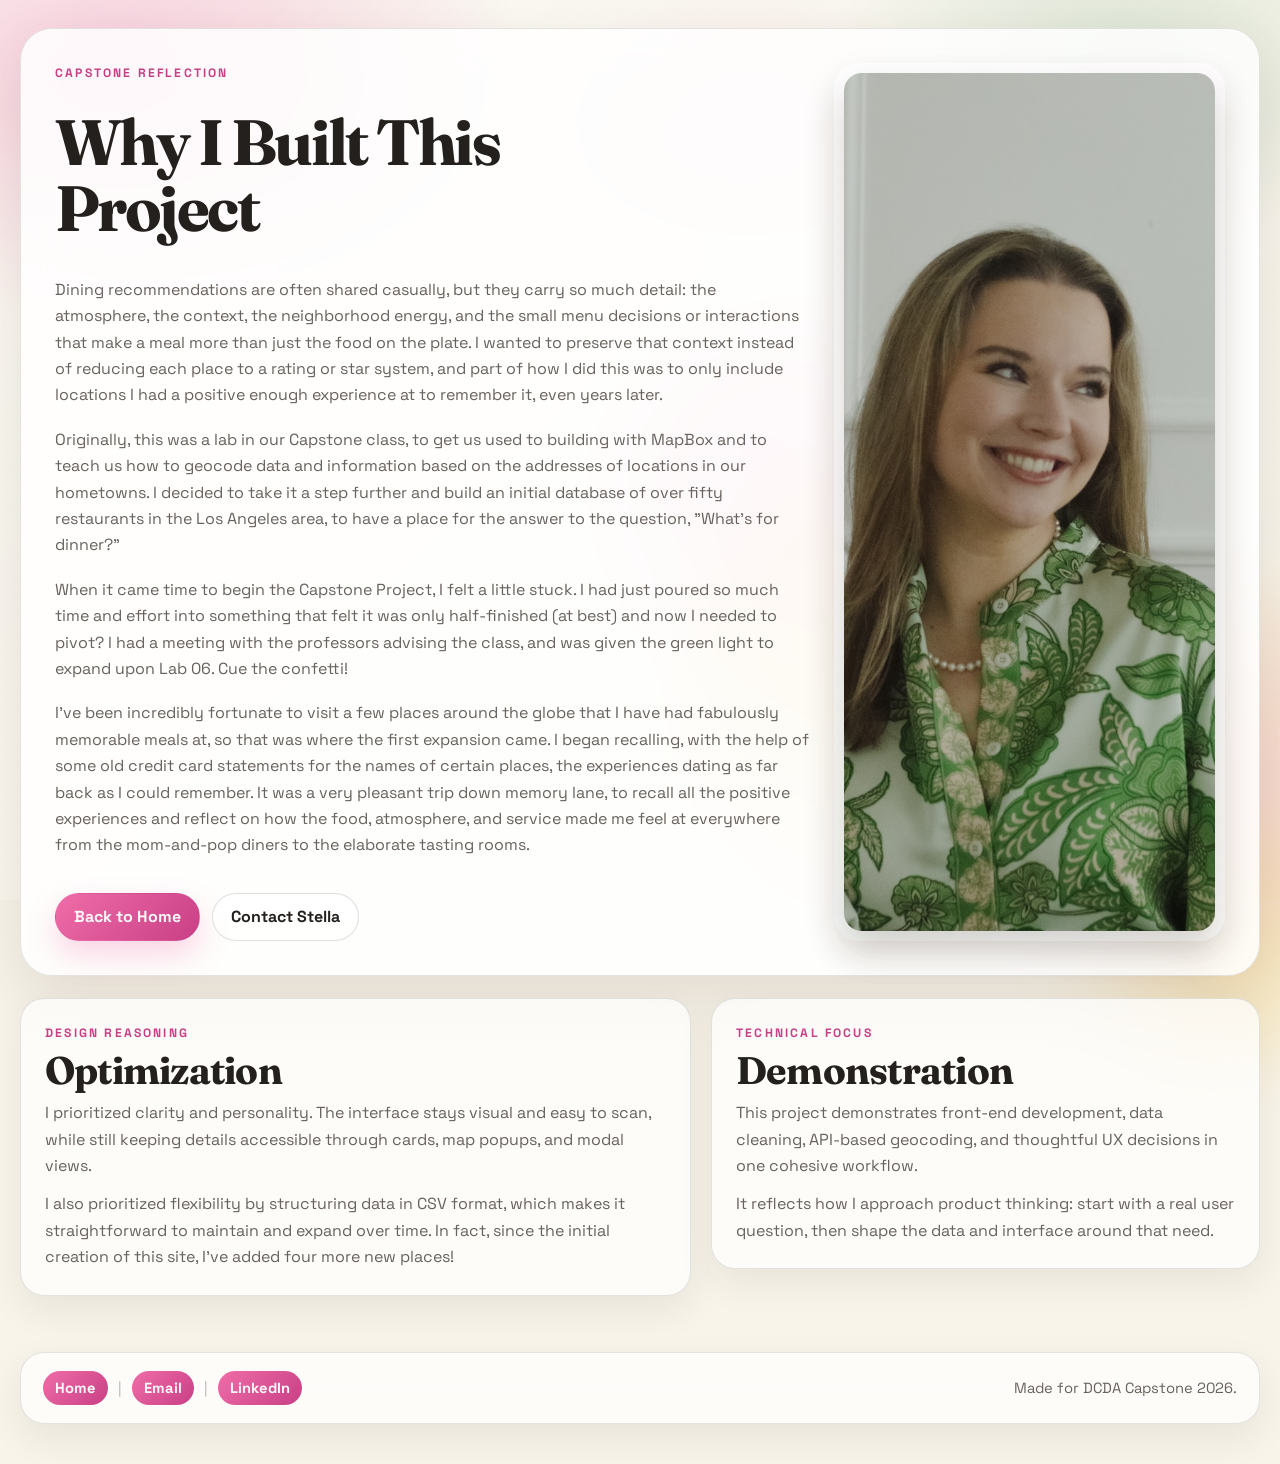
==== commit 0cc80e57: "add capstone story" ====
--- a/capstone-story.html
+++ b/capstone-story.html
@@ -62,6 +62,9 @@
                 <p class="eyebrow">Capstone reflection</p>
                 <h1>Why I Built This Project</h1>
                 <p class="hero__lede"> <p>Dining recommendations are often shared casually, but they carry so much detail: the atmosphere, the context, the neighborhood energy, and the small menu decisions or interactions that make a meal more than just the food on the plate. I wanted to preserve that context instead of reducing each place to a rating or star system, and part of how I did this was to only include locations I had a positive enough experience at to remember it, even years later.</p>
+                <p>Originally, this was a lab in our Capstone class, to get us used to building with MapBox and to teach us how to geocode data and information based on the addresses of locations in our hometowns. I decided to take it a step further and build an initial database of over fifty restaurants in the Los Angeles area, to have a place for the answer to the question, "What's for dinner?"</p>
+                <p>When it came time to begin the Capstone Project, I felt a little stuck. I had just poured so much time and effort into something that felt it was only half-finished (at best) and now I needed to pivot? I had a meeting with the professors advising the class, and was given the green light to expand upon Lab 06. Cue the confetti!</p>
+                <p>I've been incredibly fortunate to visit a few places around the globe that I have had fabulously memorable meals at, so that was where the first expansion came. I began recalling, with the help of some old credit card statements for the names of certain places, the experiences dating as far back as I could remember. It was a very pleasant trip down memory lane, to recall all the positive experiences and reflect on how the food, atmosphere, and service made me feel at everywhere from the mom-and-pop diners to the elaborate tasting rooms.</p>
                 <div class="story-actions">
                     <a class="button button--primary" href="index.html">Back to Home</a>
                     <a class="button button--ghost" href="mailto:stella.lenzie@gmail.com">Contact Stella</a>
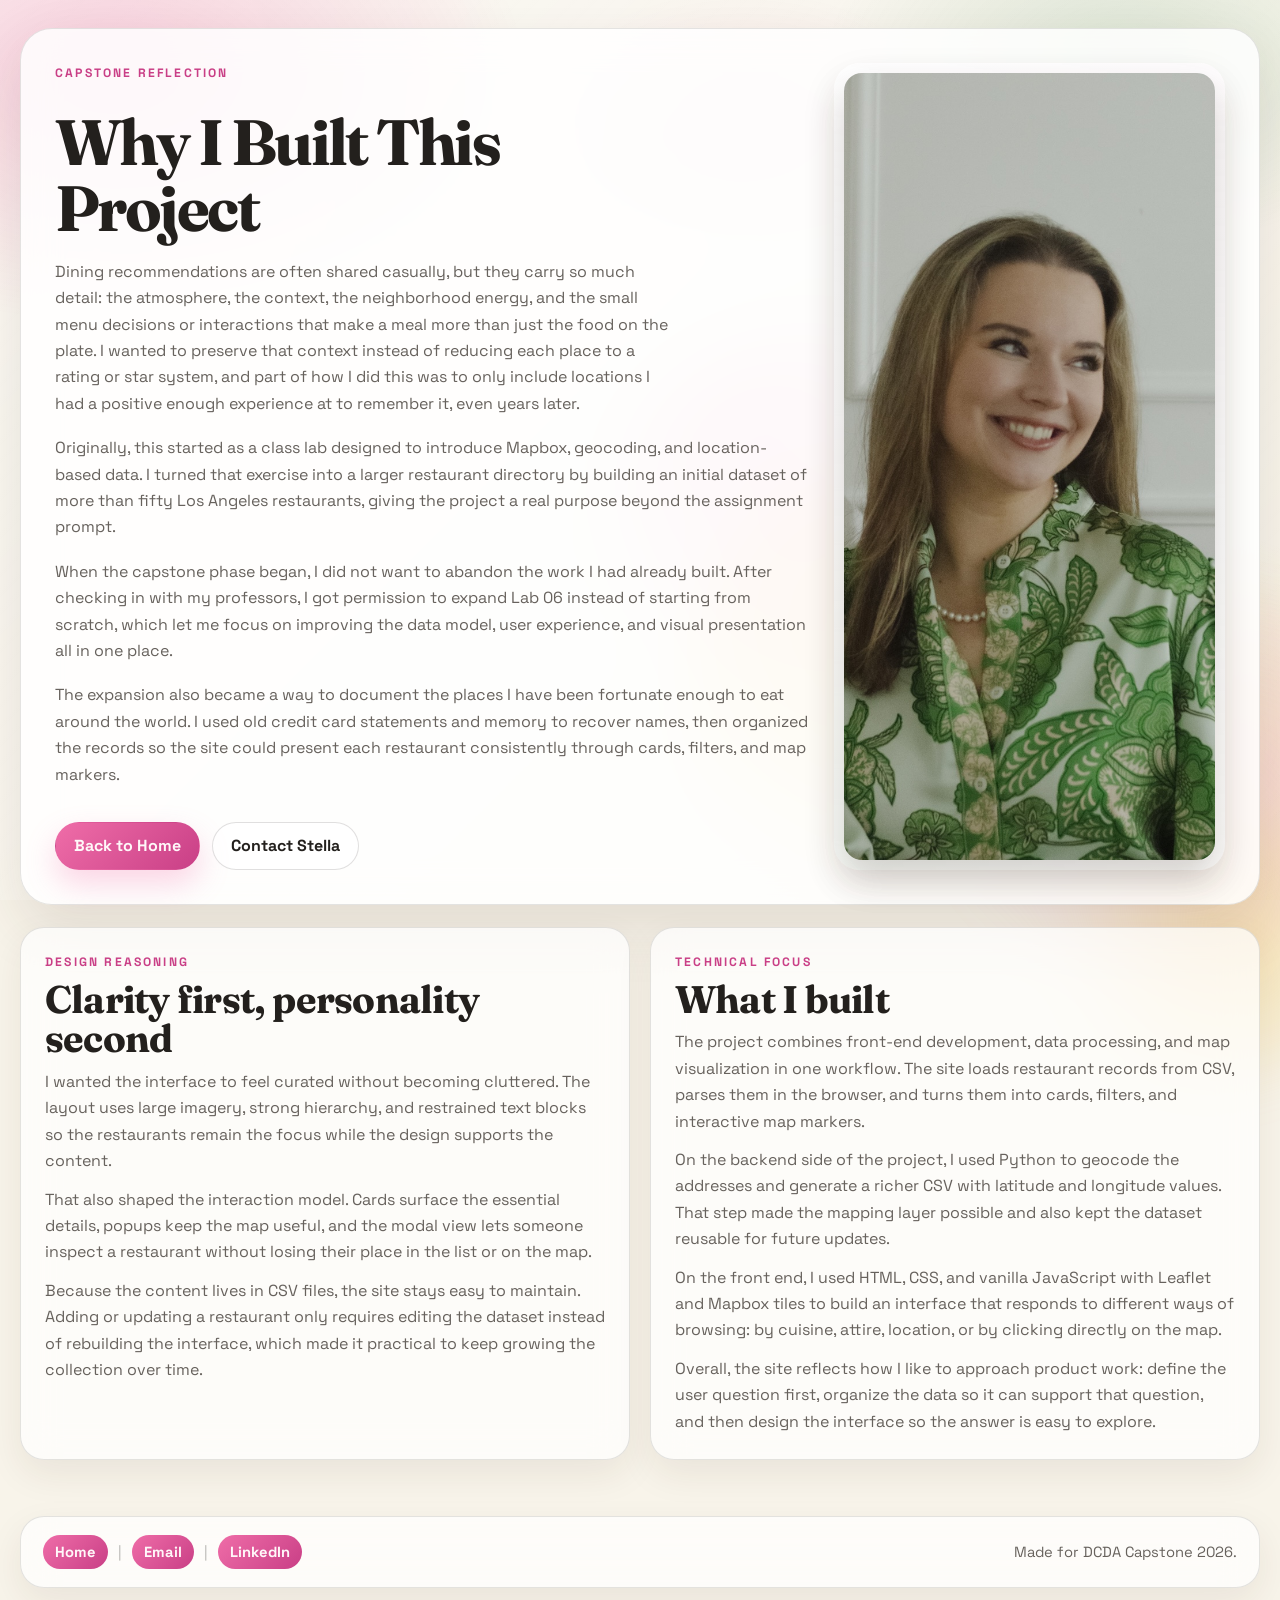
==== commit cdefb933: "hmm." ====
--- a/capstone-story.html
+++ b/capstone-story.html
@@ -44,11 +44,7 @@
 
         @media (min-width: 900px) {
             .story-layout {
-                grid-template-columns: 1.1fr 0.9fr;
-            }
-
-            .story-layout .story-panel:first-child {
-                grid-row: span 2;
+                grid-template-columns: repeat(2, minmax(0, 1fr));
             }
         }
     </style>
@@ -61,10 +57,10 @@
             <div class="hero__content">
                 <p class="eyebrow">Capstone reflection</p>
                 <h1>Why I Built This Project</h1>
-                <p class="hero__lede"> <p>Dining recommendations are often shared casually, but they carry so much detail: the atmosphere, the context, the neighborhood energy, and the small menu decisions or interactions that make a meal more than just the food on the plate. I wanted to preserve that context instead of reducing each place to a rating or star system, and part of how I did this was to only include locations I had a positive enough experience at to remember it, even years later.</p>
-                <p>Originally, this was a lab in our Capstone class, to get us used to building with MapBox and to teach us how to geocode data and information based on the addresses of locations in our hometowns. I decided to take it a step further and build an initial database of over fifty restaurants in the Los Angeles area, to have a place for the answer to the question, "What's for dinner?"</p>
-                <p>When it came time to begin the Capstone Project, I felt a little stuck. I had just poured so much time and effort into something that felt it was only half-finished (at best) and now I needed to pivot? I had a meeting with the professors advising the class, and was given the green light to expand upon Lab 06. Cue the confetti!</p>
-                <p>I've been incredibly fortunate to visit a few places around the globe that I have had fabulously memorable meals at, so that was where the first expansion came. I began recalling, with the help of some old credit card statements for the names of certain places, the experiences dating as far back as I could remember. It was a very pleasant trip down memory lane, to recall all the positive experiences and reflect on how the food, atmosphere, and service made me feel at everywhere from the mom-and-pop diners to the elaborate tasting rooms.</p>
+                <p class="hero__lede">Dining recommendations are often shared casually, but they carry so much detail: the atmosphere, the context, the neighborhood energy, and the small menu decisions or interactions that make a meal more than just the food on the plate. I wanted to preserve that context instead of reducing each place to a rating or star system, and part of how I did this was to only include locations I had a positive enough experience at to remember it, even years later.</p>
+                <p>Originally, this started as a class lab designed to introduce Mapbox, geocoding, and location-based data. I turned that exercise into a larger restaurant directory by building an initial dataset of more than fifty Los Angeles restaurants, giving the project a real purpose beyond the assignment prompt.</p>
+                <p>When the capstone phase began, I did not want to abandon the work I had already built. After checking in with my professors, I got permission to expand Lab 06 instead of starting from scratch, which let me focus on improving the data model, user experience, and visual presentation all in one place.</p>
+                <p>The expansion also became a way to document the places I have been fortunate enough to eat around the world. I used old credit card statements and memory to recover names, then organized the records so the site could present each restaurant consistently through cards, filters, and map markers.</p>
                 <div class="story-actions">
                     <a class="button button--primary" href="index.html">Back to Home</a>
                     <a class="button button--ghost" href="mailto:stella.lenzie@gmail.com">Contact Stella</a>
@@ -79,16 +75,19 @@
 
             <article class="panel panel--soft story-panel">
                 <p class="eyebrow">Design reasoning</p>
-                <h2>Optimization</h2>
-                <p>I prioritized clarity and personality. The interface stays visual and easy to scan, while still keeping details accessible through cards, map popups, and modal views.</p>
-                <p>I also prioritized flexibility by structuring data in CSV format, which makes it straightforward to maintain and expand over time. In fact, since the initial creation of this site, I've added four more new places!</p>
+                <h2>Clarity first, personality second</h2>
+                <p>I wanted the interface to feel curated without becoming cluttered. The layout uses large imagery, strong hierarchy, and restrained text blocks so the restaurants remain the focus while the design supports the content.</p>
+                <p>That also shaped the interaction model. Cards surface the essential details, popups keep the map useful, and the modal view lets someone inspect a restaurant without losing their place in the list or on the map.</p>
+                <p>Because the content lives in CSV files, the site stays easy to maintain. Adding or updating a restaurant only requires editing the dataset instead of rebuilding the interface, which made it practical to keep growing the collection over time.</p>
             </article>
 
             <article class="panel panel--soft story-panel">
                 <p class="eyebrow">Technical focus</p>
-                <h2>Demonstration</h2>
-                <p>This project demonstrates front-end development, data cleaning, API-based geocoding, and thoughtful UX decisions in one cohesive workflow.</p>
-                <p>It reflects how I approach product thinking: start with a real user question, then shape the data and interface around that need.</p>
+                <h2>What I built</h2>
+                <p>The project combines front-end development, data processing, and map visualization in one workflow. The site loads restaurant records from CSV, parses them in the browser, and turns them into cards, filters, and interactive map markers.</p>
+                <p>On the backend side of the project, I used Python to geocode the addresses and generate a richer CSV with latitude and longitude values. That step made the mapping layer possible and also kept the dataset reusable for future updates.</p>
+                <p>On the front end, I used HTML, CSS, and vanilla JavaScript with Leaflet and Mapbox tiles to build an interface that responds to different ways of browsing: by cuisine, attire, location, or by clicking directly on the map.</p>
+                <p>Overall, the site reflects how I like to approach product work: define the user question first, organize the data so it can support that question, and then design the interface so the answer is easy to explore.</p>
             </article>
         </section>
     </main>
